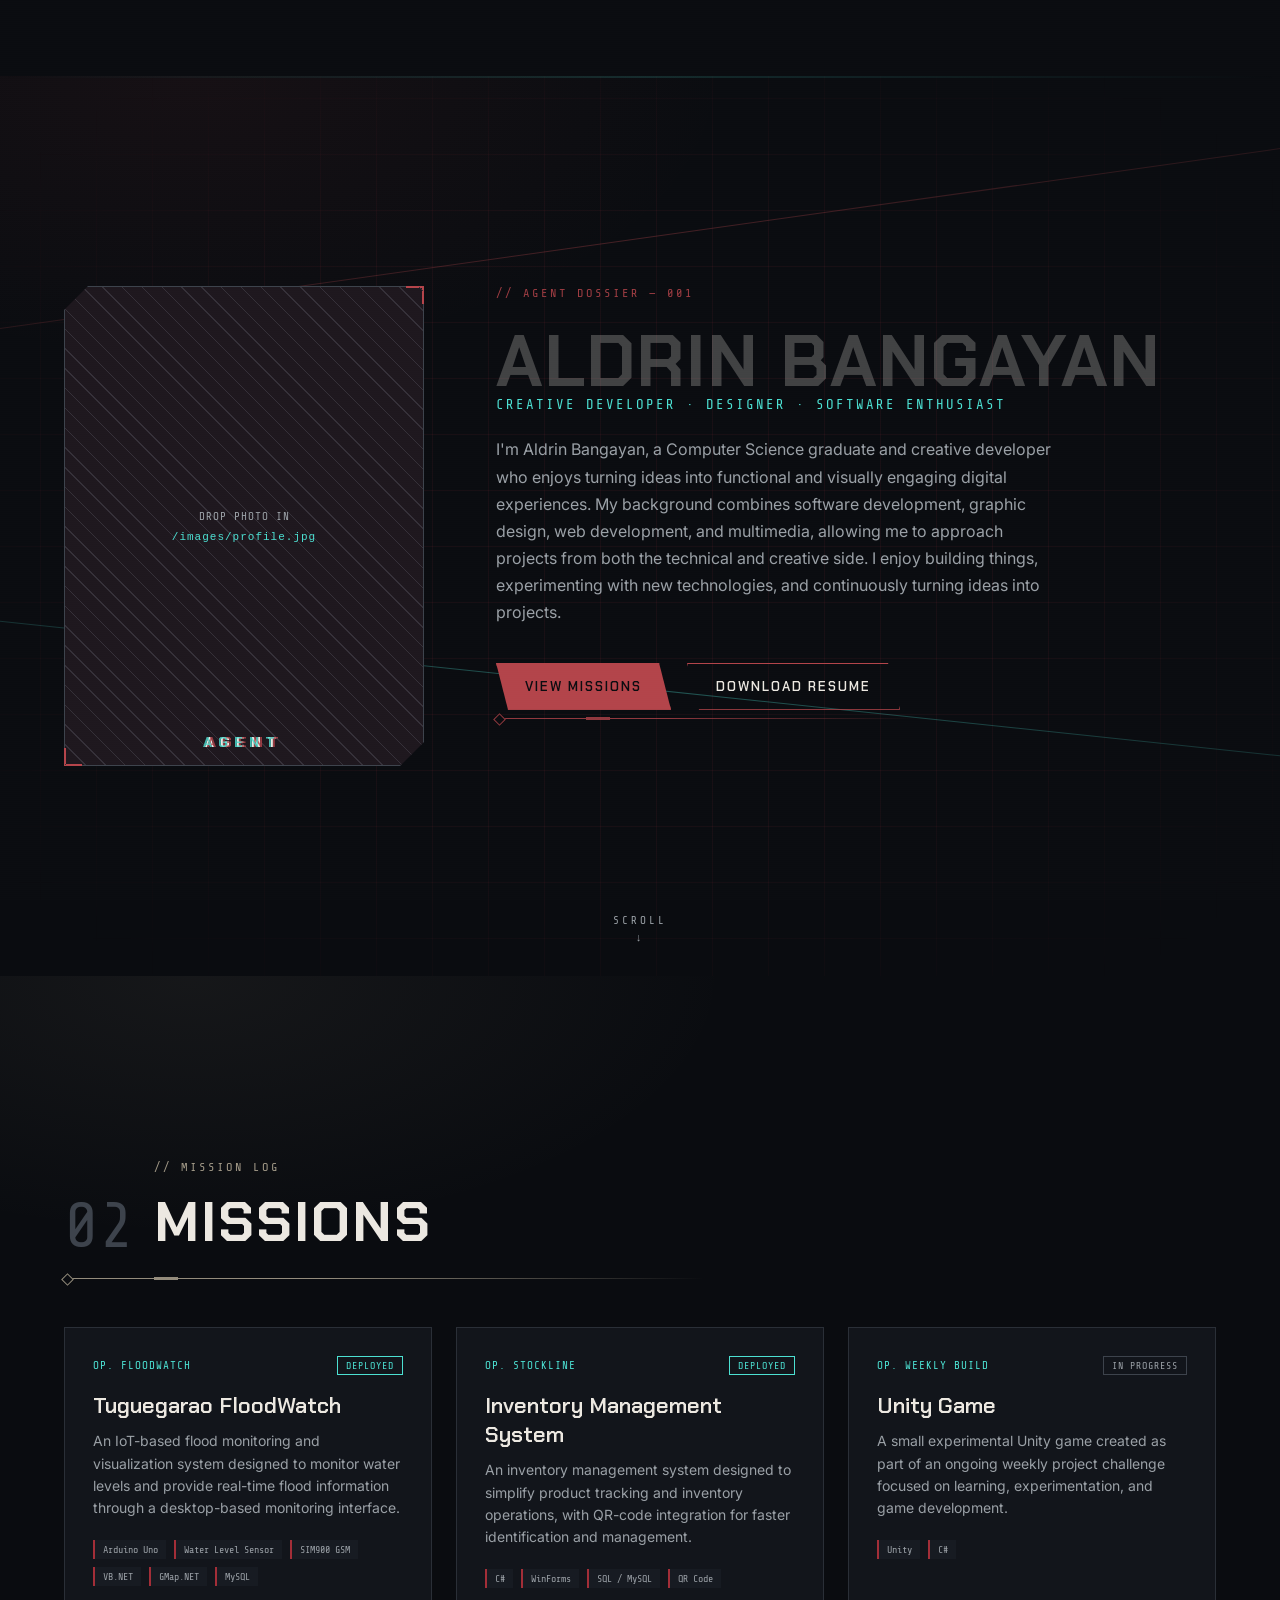
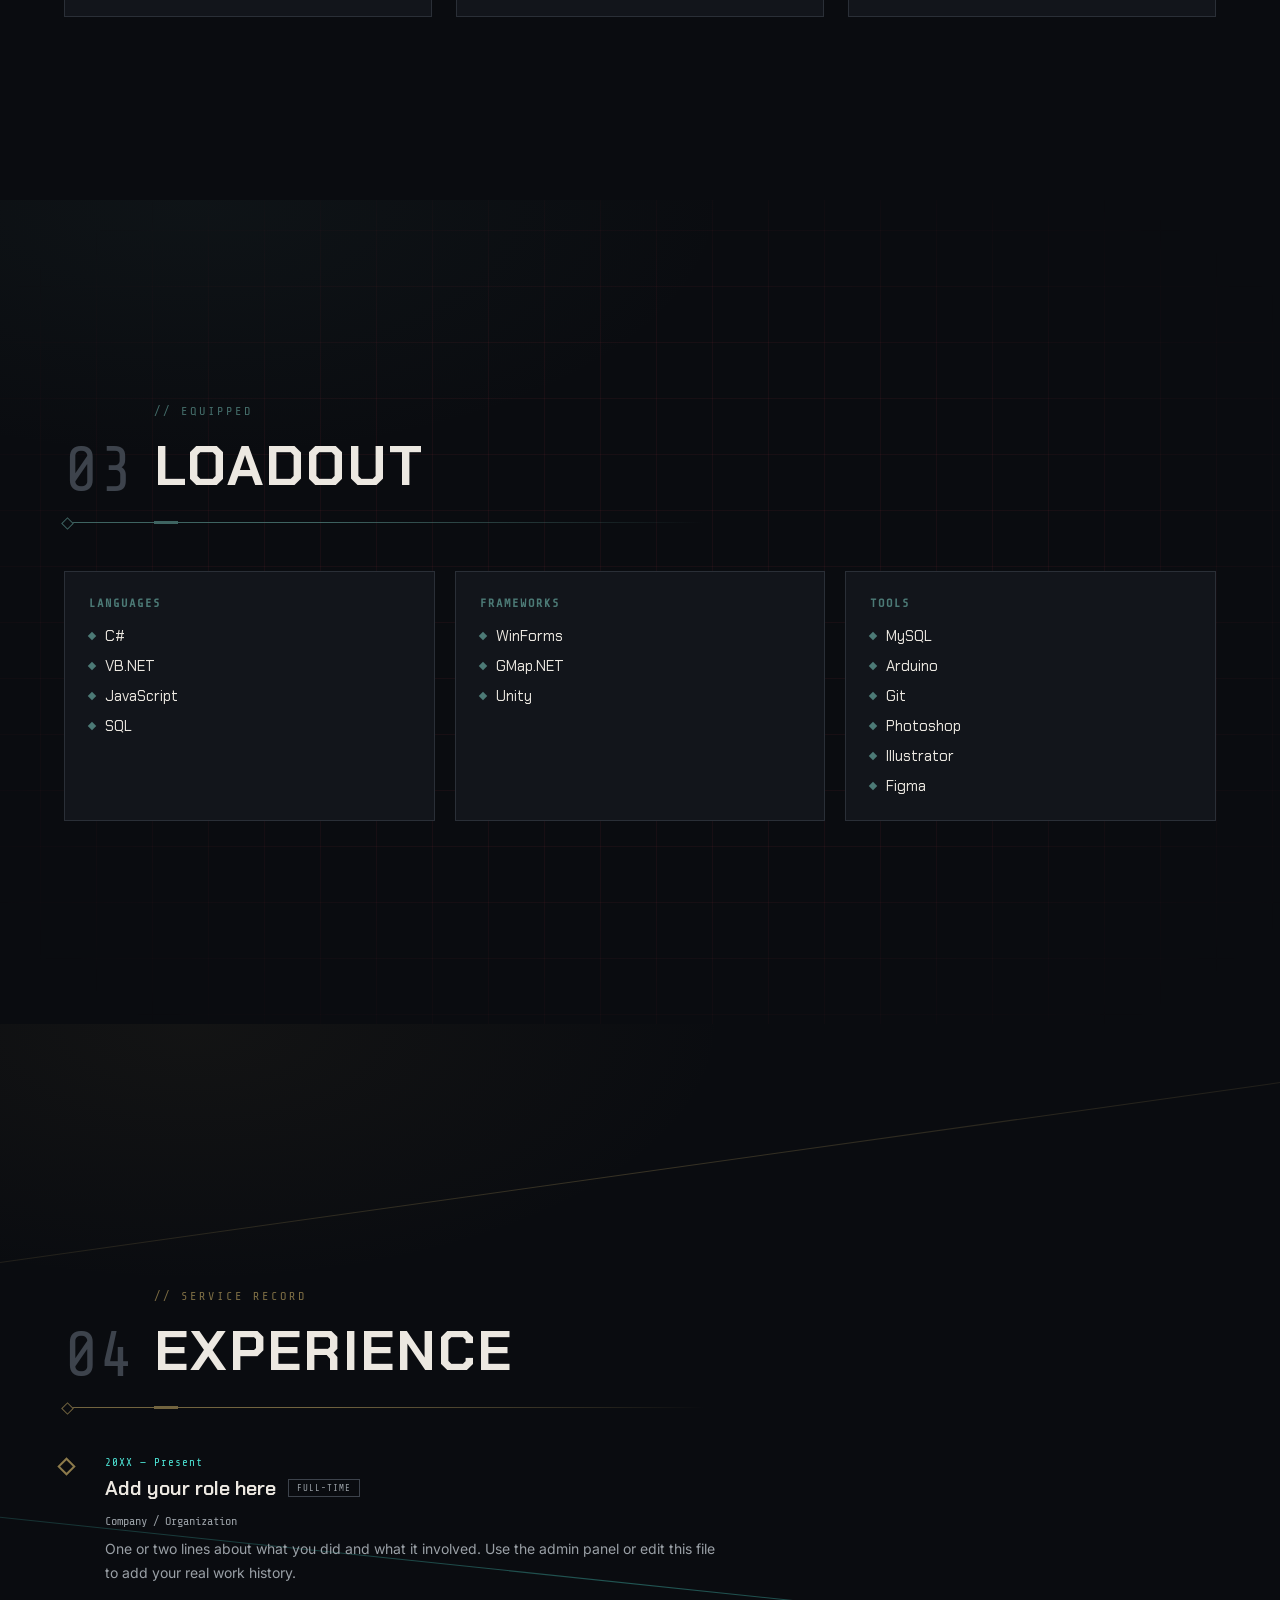
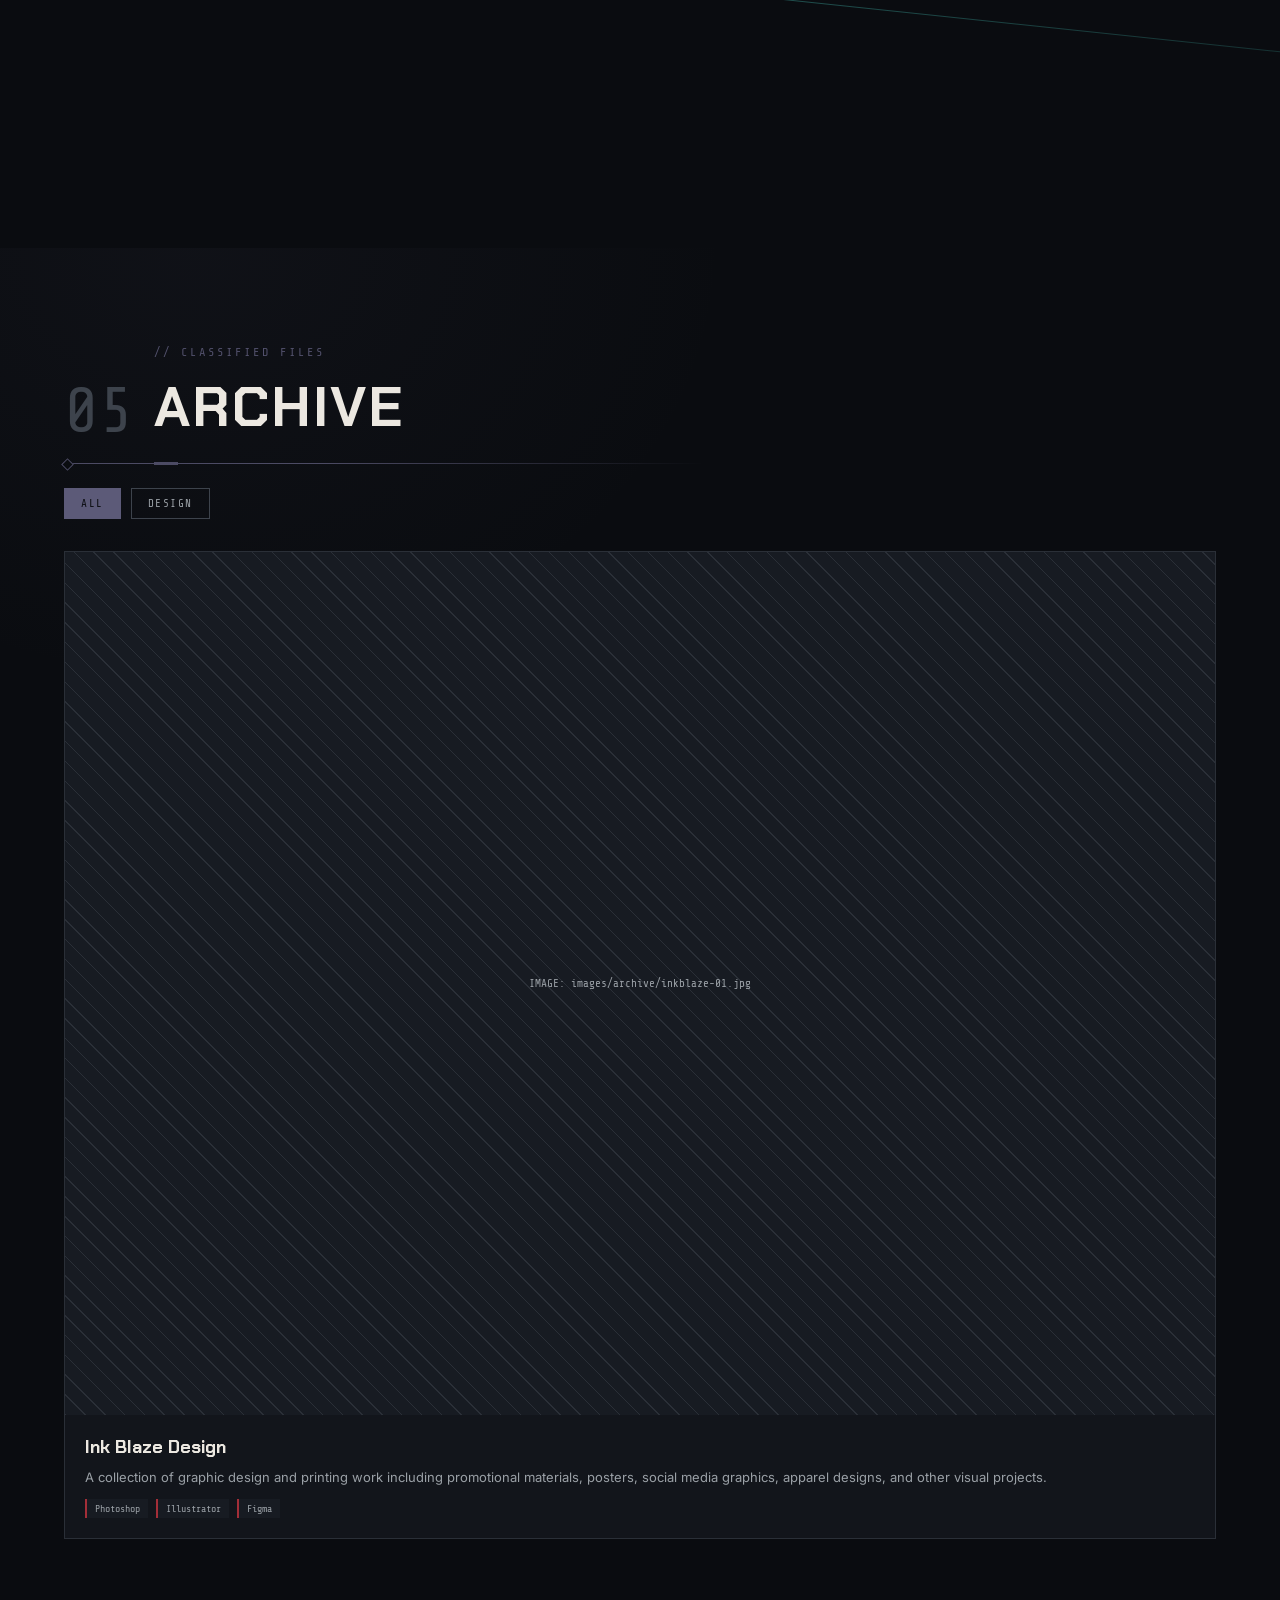
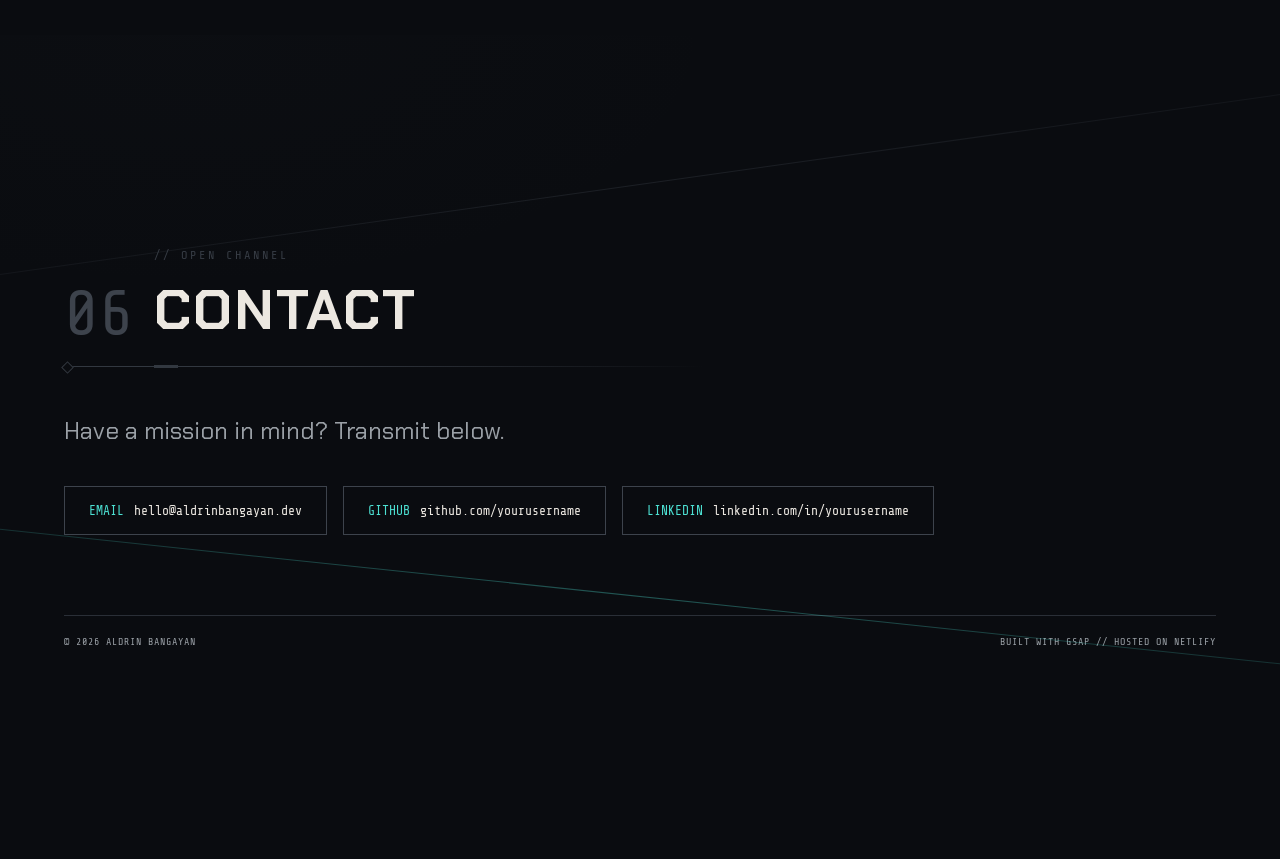
==== index.html @ 4ac29911 "Initial portfolio" ====
<!DOCTYPE html>
<html lang="en">
<head>
<meta charset="UTF-8" />
<meta name="viewport" content="width=device-width, initial-scale=1.0" />
<title>Aldrin Bangayan — Creative Developer</title>
<meta name="description" content="Aldrin Bangayan — Creative Developer, Designer, Software Enthusiast." />
<link rel="preconnect" href="https://fonts.googleapis.com">
<link rel="preconnect" href="https://fonts.gstatic.com" crossorigin>
<link href="https://fonts.googleapis.com/css2?family=Chakra+Petch:wght@400;500;600;700&family=Share+Tech+Mono&family=Inter:wght@400;500;600&display=swap" rel="stylesheet">
<link rel="stylesheet" href="css/style.css">
</head>
<body>

<!-- SCANLINE / NOISE OVERLAY -->
<div class="crt-overlay" aria-hidden="true"></div>
<div class="scanline" aria-hidden="true"></div>

<!-- BOOT SEQUENCE -->
<div id="boot-screen">
  <div class="boot-text">
    <span class="boot-line">INITIALIZING AGENT PROFILE<span class="dots"></span></span>
  </div>
  <div class="boot-bar"><div class="boot-bar-fill"></div></div>
</div>

<!-- SIDE NAV : TACTICAL HUD -->
<nav class="hud-nav" id="hud-nav">
  <div class="hud-nav-brand">
    <span class="hud-tag">AGENT_BANGAYAN //</span>
  </div>
  <ul>
    <li><a href="#profile" data-section="profile"><span class="hud-index">01</span><span class="hud-label">PROFILE</span></a></li>
    <li><a href="#missions" data-section="missions"><span class="hud-index">02</span><span class="hud-label">MISSIONS</span></a></li>
    <li><a href="#loadout" data-section="loadout"><span class="hud-index">03</span><span class="hud-label">LOADOUT</span></a></li>
    <li><a href="#experience" data-section="experience"><span class="hud-index">04</span><span class="hud-label">EXPERIENCE</span></a></li>
    <li><a href="#archive" data-section="archive"><span class="hud-index">05</span><span class="hud-label">ARCHIVE</span></a></li>
    <li><a href="#contact" data-section="contact"><span class="hud-index">06</span><span class="hud-label">CONTACT</span></a></li>
  </ul>
  <div class="hud-nav-status">
    <span class="hud-tag">STATUS: <span class="hud-online">ONLINE</span></span>
  </div>
</nav>

<div class="reticle" id="reticle" aria-hidden="true">
  <svg viewBox="0 0 40 40"><path d="M4 4 L4 12 M4 4 L12 4 M36 4 L36 12 M36 4 L28 4 M4 36 L4 28 M4 36 L12 36 M36 36 L36 28 M36 36 L28 36" /></svg>
</div>

<main>

  <!-- ============ PROFILE / AGENT SELECT ============ -->
  <section id="profile" class="section profile-section">
    <div class="parallax-grid" data-speed="0.15"></div>
    <div class="parallax-lines" data-speed="0.3"></div>

    <div class="profile-inner">
      <div class="agent-card">
        <div class="agent-frame">
          <div class="agent-corner tl"></div>
          <div class="agent-corner tr"></div>
          <div class="agent-corner bl"></div>
          <div class="agent-corner br"></div>
          <div class="agent-photo" id="agent-photo">
            <img src="images/profile.jpg" alt="Aldrin Bangayan" onerror="this.style.display='none'; this.parentElement.classList.add('no-photo')">
            <div class="agent-photo-placeholder">
              <span>DROP PHOTO IN</span>
              <code>/images/profile.jpg</code>
            </div>
          </div>
          <div class="agent-label">
            <span class="glitch" data-text="AGENT">AGENT</span>
          </div>
        </div>
      </div>

      <div class="agent-info">
        <span class="eyebrow">// AGENT DOSSIER — 001</span>
        <h1 class="agent-name glitch-text" id="agent-name">ALDRIN BANGAYAN</h1>
        <p class="agent-role" id="agent-role">CREATIVE DEVELOPER · DESIGNER · SOFTWARE ENTHUSIAST</p>
        <p class="agent-bio" id="agent-bio">
          I'm Aldrin Bangayan, a Computer Science graduate and creative developer who enjoys turning ideas into functional and visually engaging digital experiences. My background combines software development, graphic design, web development, and multimedia, allowing me to approach projects from both the technical and creative side.
        </p>
        <div class="agent-actions">
          <a href="#missions" class="btn btn-primary">VIEW MISSIONS</a>
          <a href="resume.pdf" class="btn btn-outline" id="resume-link">DOWNLOAD RESUME</a>
        </div>
        <div class="tactical-rule profile-rule"></div>
      </div>
    </div>
    <div class="scroll-cue">SCROLL <span>↓</span></div>
  </section>

  <!-- ============ MISSIONS / PROJECTS ============ -->
  <section id="missions" class="section missions-section">
    <div class="section-head">
      <span class="hud-index-big">02</span>
      <div>
        <span class="eyebrow">// MISSION LOG</span>
        <h2>MISSIONS</h2>
      </div>
    </div>
    <div class="tactical-rule"></div>
    <div class="missions-grid" id="missions-grid"><!-- injected --></div>
  </section>

  <!-- ============ LOADOUT / SKILLS ============ -->
  <section id="loadout" class="section loadout-section">
    <div class="parallax-grid" data-speed="0.1"></div>
    <div class="section-head">
      <span class="hud-index-big">03</span>
      <div>
        <span class="eyebrow">// EQUIPPED</span>
        <h2>LOADOUT</h2>
      </div>
    </div>
    <div class="tactical-rule"></div>
    <div class="loadout-grid" id="loadout-grid"><!-- injected --></div>
  </section>

  <!-- ============ EXPERIENCE / SERVICE RECORD ============ -->
  <section id="experience" class="section experience-section">
    <div class="parallax-lines" data-speed="0.2"></div>
    <div class="section-head">
      <span class="hud-index-big">04</span>
      <div>
        <span class="eyebrow">// SERVICE RECORD</span>
        <h2>EXPERIENCE</h2>
      </div>
    </div>
    <div class="tactical-rule"></div>
    <div class="timeline" id="experience-timeline"><!-- injected --></div>
  </section>

  <!-- ============ ARCHIVE / CREATIVE WORK ============ -->
  <section id="archive" class="section archive-section">
    <div class="section-head">
      <span class="hud-index-big">05</span>
      <div>
        <span class="eyebrow">// CLASSIFIED FILES</span>
        <h2>ARCHIVE</h2>
      </div>
    </div>
    <div class="tactical-rule"></div>
    <div class="archive-filters" id="archive-filters"><!-- injected --></div>
    <div class="archive-grid" id="archive-grid"><!-- injected --></div>
  </section>

  <!-- ============ CONTACT ============ -->
  <section id="contact" class="section contact-section">
    <div class="parallax-lines" data-speed="0.25"></div>
    <div class="section-head">
      <span class="hud-index-big">06</span>
      <div>
        <span class="eyebrow">// OPEN CHANNEL</span>
        <h2>CONTACT</h2>
      </div>
    </div>
    <div class="tactical-rule"></div>
    <div class="contact-inner">
      <p class="contact-lede">Have a mission in mind? Transmit below.</p>
      <div class="contact-links" id="contact-links"><!-- injected --></div>
    </div>
    <footer>
      <span>© <span id="year"></span> ALDRIN BANGAYAN</span>
      <span>BUILT WITH GSAP // HOSTED ON NETLIFY</span>
    </footer>
  </section>

</main>

<script src="https://cdnjs.cloudflare.com/ajax/libs/gsap/3.12.5/gsap.min.js"></script>
<script src="https://cdnjs.cloudflare.com/ajax/libs/gsap/3.12.5/ScrollTrigger.min.js"></script>
<script src="js/main.js"></script>
</body>
</html>
---- css/style.css ----
/* ============================================
   TOKENS
   ============================================ */
:root {
  --bg-void: #0A0C10;
  --bg-panel: #12151B;
  --bg-panel-raised: #171B22;
  --red: #FF4655;
  --red-dim: #A32E38;
  --white: #ECE8E1;
  --white-dim: #9AA0A6;
  --cyan: #4CE0D2;
  --steel: #2A2F37;
  --steel-light: #3D434C;

  /* Default / brand accent (Profile) */
  --accent: #B3444A;

  --font-display: 'Chakra Petch', sans-serif;
  --font-body: 'Inter', sans-serif;
  --font-mono: 'Share Tech Mono', monospace;

  --nav-h: 76px;
}

/* Matte, desaturated per-section accents — each tactical enough to blend
   into the dark theme rather than pop out of it. Contact stays neutral/dark. */
.profile-section    { --accent: #B3444A; } /* matte red — brand */
.missions-section    { --accent: #B7AD98; } /* dirty white / sand */
.loadout-section    { --accent: #4C7A76; } /* matte teal */
.experience-section { --accent: #8C7A4B; } /* matte olive / amber */
.archive-section    { --accent: #5C5A78; } /* matte slate violet */
.contact-section    { --accent: #3D434C; } /* neutral steel — kept dark, no color pop */

* { margin: 0; padding: 0; box-sizing: border-box; }

html { scroll-behavior: smooth; }

body {
  background: var(--bg-void);
  color: var(--white);
  font-family: var(--font-body);
  overflow-x: hidden;
  cursor: default;
}

::selection { background: var(--red); color: var(--bg-void); }

a { color: inherit; text-decoration: none; }

img { max-width: 100%; display: block; }

/* ============================================
   ATMOSPHERE: scanlines / crt / grid
   ============================================ */
.crt-overlay {
  position: fixed; inset: 0; z-index: 500; pointer-events: none;
  background:
    repeating-linear-gradient(0deg, rgba(255,255,255,0.02) 0px, transparent 1px, transparent 2px);
  mix-blend-mode: overlay;
}

.scanline {
  position: fixed; left: 0; right: 0; height: 2px; z-index: 501; pointer-events: none;
  background: linear-gradient(90deg, transparent, rgba(76,224,210,0.15), transparent);
  animation: scan 7s linear infinite;
}
@keyframes scan {
  0% { top: -5%; }
  100% { top: 105%; }
}

.parallax-grid {
  position: absolute; inset: -10% -10%; z-index: 0; pointer-events: none;
  background-image:
    linear-gradient(rgba(255,70,85,0.06) 1px, transparent 1px),
    linear-gradient(90deg, rgba(255,70,85,0.06) 1px, transparent 1px);
  background-size: 56px 56px;
  mask-image: radial-gradient(ellipse at center, black 40%, transparent 75%);
}

.parallax-lines {
  position: absolute; inset: 0; z-index: 0; pointer-events: none; overflow: hidden;
}
.parallax-lines::before, .parallax-lines::after {
  content: ""; position: absolute; width: 200%; height: 1px;
  background: linear-gradient(90deg, transparent, var(--red-dim), transparent);
  opacity: 0.35;
}
.parallax-lines::before { top: 18%; left: -50%; transform: rotate(-8deg); background: linear-gradient(90deg, transparent, var(--accent), transparent); }
.parallax-lines::after { top: 68%; left: -50%; transform: rotate(6deg); background: linear-gradient(90deg, transparent, var(--cyan), transparent); }

/* Faint per-section color wash so each section reads distinctly without leaving the matte/dark palette */
.section::before {
  content: ""; position: absolute; inset: 0; z-index: 0; pointer-events: none;
  background: radial-gradient(ellipse 60% 45% at 15% 0%, var(--accent), transparent 70%);
  opacity: 0.07;
}
.contact-section::before { opacity: 0.03; }

/* ============================================
   BOOT SCREEN
   ============================================ */
#boot-screen {
  position: fixed; inset: 0; z-index: 1000; background: var(--bg-void);
  display: flex; flex-direction: column; align-items: center; justify-content: center; gap: 20px;
}
.boot-text { font-family: var(--font-mono); color: var(--cyan); letter-spacing: 3px; font-size: 13px; }
.dots::after { content: ''; animation: dots 1.2s steps(4,end) infinite; }
@keyframes dots { 0%,20%{content:'';} 40%{content:'.';} 60%{content:'..';} 80%,100%{content:'...';} }
.boot-bar { width: 240px; height: 2px; background: var(--steel); overflow: hidden; }
.boot-bar-fill { width: 0%; height: 100%; background: var(--red); }

/* ============================================
   HUD NAV
   ============================================ */
.hud-nav {
  position: fixed; top: 0; left: 0; right: 0; height: var(--nav-h); z-index: 200;
  background: rgba(10,12,16,0.88); backdrop-filter: blur(8px);
  border-bottom: 1px solid var(--steel);
  display: flex; align-items: center; justify-content: space-between;
  padding: 0 32px;
}
.hud-nav-brand, .hud-nav-status { font-family: var(--font-mono); font-size: 10px; letter-spacing: 2px; color: var(--white-dim); white-space: nowrap; }
.hud-online { color: var(--cyan); }
.hud-nav ul { list-style: none; display: flex; gap: 36px; }
.hud-nav a {
  display: flex; align-items: center; gap: 8px;
  opacity: 0.45; transition: opacity 0.3s, color 0.3s;
}
.hud-nav a:hover, .hud-nav a.active { opacity: 1; color: var(--accent); }
.hud-index { font-family: var(--font-mono); font-size: 10px; color: var(--cyan); }
.hud-label { font-family: var(--font-display); font-weight: 600; letter-spacing: 3px; font-size: 12px; }

.reticle {
  position: fixed; z-index: 199; width: 40px; height: 40px; pointer-events: none;
  transform: translate(-50%, -50%); opacity: 0; transition: opacity 0.3s, top 0.4s ease, left 0.4s ease;
}
.reticle svg { width: 100%; height: 100%; }
.reticle path { fill: none; stroke: var(--cyan); stroke-width: 1.5; }

/* ============================================
   LAYOUT
   ============================================ */
main { margin-top: var(--nav-h); }
.section { position: relative; padding: 96px 64px; min-height: calc(100vh - var(--nav-h)); display: flex; flex-direction: column; justify-content: center; overflow: hidden; }

.eyebrow { font-family: var(--font-mono); font-size: 12px; letter-spacing: 3px; color: var(--accent); display: block; margin-bottom: 12px; }

h2 { font-family: var(--font-display); font-size: clamp(32px, 5vw, 56px); font-weight: 700; letter-spacing: 2px; }

.section-head { display: flex; align-items: flex-end; gap: 20px; margin-bottom: 20px; position: relative; z-index: 2; }
.hud-index-big { font-family: var(--font-mono); font-size: 64px; color: var(--steel-light); line-height: 1; }

/* Tactical rule: the consistent divider motif tying every section's accent color together */
.tactical-rule {
  position: relative; height: 1px; max-width: 640px;
  background: linear-gradient(90deg, var(--accent) 0%, var(--accent) 40%, transparent 100%);
  margin: 0 0 48px 0; z-index: 2; opacity: 0.8;
}
.tactical-rule::before {
  content: ''; position: absolute; left: -1px; top: -3px; width: 7px; height: 7px;
  border: 1px solid var(--accent); background: var(--bg-void); transform: rotate(45deg);
}
.tactical-rule::after {
  content: ''; position: absolute; left: 90px; top: -1px; width: 24px; height: 3px;
  background: var(--accent);
}
.profile-rule { margin-top: 8px; max-width: 420px; }

/* ============================================
   PROFILE SECTION
   ============================================ */
.profile-section { min-height: 100vh; }
.profile-inner {
  position: relative; z-index: 2; display: grid; grid-template-columns: 360px 1fr; gap: 72px; align-items: center;
}
.agent-frame {
  position: relative; aspect-ratio: 3/4; background: var(--bg-panel);
  border: 1px solid var(--steel-light);
  clip-path: polygon(0 24px, 24px 0, 100% 0, 100% calc(100% - 24px), calc(100% - 24px) 100%, 0 100%);
}
.agent-corner { position: absolute; width: 18px; height: 18px; border: 2px solid var(--accent); }
.agent-corner.tl { top: -1px; left: -1px; border-right: none; border-bottom: none; }
.agent-corner.tr { top: -1px; right: -1px; border-left: none; border-bottom: none; }
.agent-corner.bl { bottom: -1px; left: -1px; border-right: none; border-top: none; }
.agent-corner.br { bottom: -1px; right: -1px; border-left: none; border-top: none; }

.agent-photo { position: absolute; inset: 0; overflow: hidden; }
.agent-photo img { width: 100%; height: 100%; object-fit: cover; filter: grayscale(0.3) contrast(1.1); }
.agent-photo-placeholder {
  display: none; position: absolute; inset: 0; flex-direction: column; align-items: center; justify-content: center; gap: 8px;
  background:
    linear-gradient(rgba(255,70,85,0.05), rgba(255,70,85,0.05)),
    repeating-linear-gradient(45deg, var(--steel) 0, var(--steel) 1px, transparent 1px, transparent 14px);
  font-family: var(--font-mono); color: var(--white-dim); font-size: 11px; text-align: center; letter-spacing: 1px;
}
.agent-photo-placeholder code { color: var(--cyan); font-size: 11px; }
.no-photo .agent-photo-placeholder { display: flex; }

.agent-label {
  position: absolute; bottom: 14px; left: 0; right: 0; text-align: center;
  font-family: var(--font-display); font-weight: 700; letter-spacing: 6px; font-size: 14px; color: var(--white);
}

/* Glitch text effect */
.glitch { position: relative; display: inline-block; }
.glitch::before, .glitch::after {
  content: attr(data-text); position: absolute; top: 0; left: 0; width: 100%; height: 100%;
  opacity: 0.8; clip-path: inset(0 0 0 0);
}
.glitch::before { color: var(--accent); animation: glitch-1 3.2s infinite linear alternate-reverse; left: 2px; }
.glitch::after { color: var(--cyan); animation: glitch-2 2.6s infinite linear alternate-reverse; left: -2px; }
@keyframes glitch-1 {
  0%,92%,100% { clip-path: inset(0 0 90% 0); transform: translate(0,0); }
  93% { clip-path: inset(10% 0 60% 0); transform: translate(-2px,0); }
  95% { clip-path: inset(60% 0 5% 0); transform: translate(2px,0); }
  97% { clip-path: inset(30% 0 40% 0); transform: translate(-1px,0); }
}
@keyframes glitch-2 {
  0%,90%,100% { clip-path: inset(0 0 90% 0); transform: translate(0,0); }
  91% { clip-path: inset(70% 0 5% 0); transform: translate(2px,0); }
  94% { clip-path: inset(20% 0 65% 0); transform: translate(-2px,0); }
  98% { clip-path: inset(45% 0 30% 0); transform: translate(1px,0); }
}

.eyebrow { font-family: var(--font-mono); }
.agent-name { font-family: var(--font-display); font-size: clamp(40px, 6vw, 72px); font-weight: 700; letter-spacing: 1px; line-height: 1; margin-bottom: 14px; }
.agent-role { font-family: var(--font-mono); color: var(--cyan); font-size: 14px; letter-spacing: 2px; margin-bottom: 24px; }
.agent-bio { max-width: 560px; color: var(--white-dim); line-height: 1.7; margin-bottom: 36px; }

.agent-actions { display: flex; gap: 16px; }
.btn {
  font-family: var(--font-display); font-weight: 600; letter-spacing: 2px; font-size: 13px;
  padding: 14px 28px; border: 1px solid var(--accent); position: relative; transition: all 0.25s;
  clip-path: polygon(0 0, calc(100% - 12px) 0, 100% 100%, 12px 100%);
}
.btn-primary { background: var(--accent); color: var(--bg-void); }
.btn-primary:hover { background: var(--white); border-color: var(--white); }
.btn-outline { color: var(--white); }
.btn-outline:hover { background: var(--accent); }

.scroll-cue {
  position: absolute; bottom: 32px; left: 50%; transform: translateX(-50%);
  font-family: var(--font-mono); font-size: 11px; letter-spacing: 3px; color: var(--white-dim);
  display: flex; flex-direction: column; align-items: center; gap: 4px;
}
.scroll-cue span { animation: bob 1.6s ease-in-out infinite; }
@keyframes bob { 0%,100%{transform:translateY(0);} 50%{transform:translateY(6px);} }

/* ============================================
   MISSIONS
   ============================================ */
.missions-grid { display: grid; grid-template-columns: repeat(auto-fit, minmax(320px, 1fr)); gap: 24px; position: relative; z-index: 2; }
.mission-card {
  background: var(--bg-panel); border: 1px solid var(--steel); padding: 28px; position: relative;
  transition: border-color 0.3s, transform 0.3s;
}
.mission-card:hover { border-color: var(--accent); transform: translateY(-4px); }
.mission-top { display: flex; justify-content: space-between; align-items: center; margin-bottom: 16px; }
.mission-codename { font-family: var(--font-mono); font-size: 11px; color: var(--cyan); letter-spacing: 1px; }
.mission-status { font-family: var(--font-mono); font-size: 10px; padding: 3px 8px; border: 1px solid var(--steel-light); letter-spacing: 1px; color: var(--white-dim); }
.mission-status.deployed { color: var(--cyan); border-color: var(--cyan); }
.mission-title { font-family: var(--font-display); font-size: 22px; font-weight: 600; margin-bottom: 10px; }
.mission-desc { color: var(--white-dim); font-size: 14px; line-height: 1.6; margin-bottom: 20px; }
.mission-tech { display: flex; flex-wrap: wrap; gap: 8px; }
.tech-tag { font-family: var(--font-mono); font-size: 10px; padding: 4px 8px; background: var(--bg-panel-raised); color: var(--white-dim); border-left: 2px solid var(--red-dim); }

/* ============================================
   LOADOUT
   ============================================ */
.loadout-grid { display: grid; grid-template-columns: repeat(auto-fit, minmax(260px, 1fr)); gap: 20px; position: relative; z-index: 2; }
.loadout-group { border: 1px solid var(--steel); padding: 24px; background: var(--bg-panel); }
.loadout-group h3 { font-family: var(--font-mono); font-size: 12px; letter-spacing: 2px; color: var(--accent); margin-bottom: 16px; }
.loadout-group ul { list-style: none; display: flex; flex-direction: column; gap: 10px; }
.loadout-group li { font-family: var(--font-display); font-size: 15px; display: flex; align-items: center; gap: 10px; }
.loadout-group li::before { content: ''; width: 6px; height: 6px; background: var(--accent); transform: rotate(45deg); }

/* ============================================
   EXPERIENCE / TIMELINE
   ============================================ */
.timeline { position: relative; z-index: 2; display: flex; flex-direction: column; gap: 0; max-width: 760px; }
.timeline-item {
  position: relative; padding: 0 0 40px 40px; border-left: 1px solid var(--steel);
}
.timeline-item:last-child { border-left-color: transparent; padding-bottom: 0; }
.timeline-item::before {
  content: ''; position: absolute; left: -5px; top: 4px; width: 9px; height: 9px;
  background: var(--bg-void); border: 2px solid var(--accent); transform: rotate(45deg);
}
.timeline-period { font-family: var(--font-mono); font-size: 11px; color: var(--cyan); letter-spacing: 1px; display: block; margin-bottom: 6px; }
.timeline-role-row { display: flex; align-items: center; gap: 12px; flex-wrap: wrap; margin-bottom: 8px; }
.timeline-role { font-family: var(--font-display); font-size: 20px; font-weight: 600; }
.timeline-org { font-family: var(--font-mono); font-size: 12px; color: var(--white-dim); }
.timeline-type { font-family: var(--font-mono); font-size: 9px; padding: 3px 8px; border: 1px solid var(--steel-light); color: var(--white-dim); letter-spacing: 1px; }
.timeline-summary { color: var(--white-dim); font-size: 14px; line-height: 1.7; max-width: 620px; margin-top: 8px; }

.timeline-photo {
  position: relative; width: 100%; max-width: 460px; aspect-ratio: 16/8;
  margin: 14px 0 4px; overflow: hidden; border: 1px solid var(--steel);
}
.timeline-photo img {
  width: 100%; height: 100%; object-fit: cover;
  filter: grayscale(0.55) contrast(1.08) brightness(0.8) sepia(0.08);
}
.timeline-photo::after {
  content: ''; position: absolute; inset: 0;
  background:
    linear-gradient(180deg, transparent 30%, var(--bg-panel) 95%),
    linear-gradient(100deg, var(--accent) -10%, transparent 45%);
  mix-blend-mode: multiply;
  opacity: 0.7;
}
.timeline-photo::before {
  content: ''; position: absolute; top: 6px; left: 6px; width: 14px; height: 14px; z-index: 2;
  border-top: 1px solid var(--accent); border-left: 1px solid var(--accent);
}
.timeline-photo-placeholder {
  display: none; position: absolute; inset: 0; align-items: center; justify-content: center;
  font-family: var(--font-mono); font-size: 10px; letter-spacing: 1px; color: var(--white-dim);
  background: repeating-linear-gradient(45deg, var(--steel) 0, var(--steel) 1px, var(--bg-panel-raised) 1px, var(--bg-panel-raised) 14px);
}
.timeline-photo.no-photo img { display: none; }
.timeline-photo.no-photo .timeline-photo-placeholder { display: flex; }
.timeline-photo.no-photo::after { display: none; }

/* ============================================
   ARCHIVE
   ============================================ */
.archive-filters { position: relative; z-index: 2; display: flex; flex-wrap: wrap; gap: 10px; margin-bottom: 32px; margin-top: -24px; }
.filter-tab {
  font-family: var(--font-mono); font-size: 11px; letter-spacing: 1.5px; padding: 8px 16px;
  border: 1px solid var(--steel-light); color: var(--white-dim); background: transparent; cursor: pointer;
  transition: border-color 0.25s, color 0.25s, background 0.25s;
}
.filter-tab:hover { color: var(--white); border-color: var(--white-dim); }
.filter-tab.active { color: var(--bg-void); background: var(--accent); border-color: var(--accent); }

.archive-grid { display: grid; grid-template-columns: repeat(auto-fit, minmax(280px, 1fr)); gap: 24px; position: relative; z-index: 2; }
.archive-card { background: var(--bg-panel); border: 1px solid var(--steel); overflow: hidden; transition: opacity 0.3s, transform 0.3s; }
.archive-card.hidden { display: none; }
.archive-thumb { aspect-ratio: 4/3; position: relative; background: repeating-linear-gradient(45deg, var(--steel) 0, var(--steel) 1px, var(--bg-panel-raised) 1px, var(--bg-panel-raised) 14px); display: flex; align-items: center; justify-content: center; font-family: var(--font-mono); font-size: 11px; color: var(--white-dim); }
.archive-category-badge {
  position: absolute; top: 10px; left: 10px; z-index: 2; font-family: var(--font-mono); font-size: 9px;
  letter-spacing: 1px; padding: 4px 8px; background: rgba(10,12,16,0.8); border: 1px solid var(--cyan); color: var(--cyan);
}
.archive-body { padding: 20px; }
.archive-body h3 { font-family: var(--font-display); font-size: 18px; margin-bottom: 8px; }
.archive-body p { color: var(--white-dim); font-size: 13px; line-height: 1.6; margin-bottom: 12px; }

/* ============================================
   CONTACT
   ============================================ */
.contact-inner { position: relative; z-index: 2; }
.contact-lede { font-family: var(--font-display); font-size: 24px; color: var(--white-dim); margin-bottom: 40px; }
.contact-links { display: flex; flex-wrap: wrap; gap: 16px; margin-bottom: 80px; }
.contact-link { font-family: var(--font-mono); font-size: 13px; padding: 16px 24px; border: 1px solid var(--steel-light); display: flex; align-items: center; gap: 10px; transition: border-color 0.3s, color 0.3s; }
.contact-link:hover { border-color: var(--accent); color: var(--accent); }

footer { display: flex; justify-content: space-between; font-family: var(--font-mono); font-size: 10px; letter-spacing: 1px; color: var(--white-dim); border-top: 1px solid var(--steel); padding-top: 20px; }

/* ============================================
   RESPONSIVE
   ============================================ */
@media (max-width: 900px) {
  :root { --nav-h: 60px; }
  .hud-nav { padding: 0 16px; }
  .hud-nav-brand, .hud-nav-status { display: none; }
  .hud-nav ul { gap: 0; width: 100%; justify-content: space-around; }
  .hud-label { display: none; }
  .hud-index { font-size: 12px; }
  main { padding-bottom: 0; }
  .profile-inner { grid-template-columns: 1fr; text-align: center; }
  .agent-frame { max-width: 280px; margin: 0 auto; }
  .agent-actions { justify-content: center; flex-wrap: wrap; }
  .tactical-rule, .profile-rule { margin-left: auto; margin-right: auto; }
  .section { padding: 64px 24px; }
  .reticle { display: none; }
  .timeline-photo { max-width: 100%; }
  footer { flex-direction: column; gap: 8px; }
}

@media (prefers-reduced-motion: reduce) {
  * { animation: none !important; transition: none !important; }
  html { scroll-behavior: auto; }
}
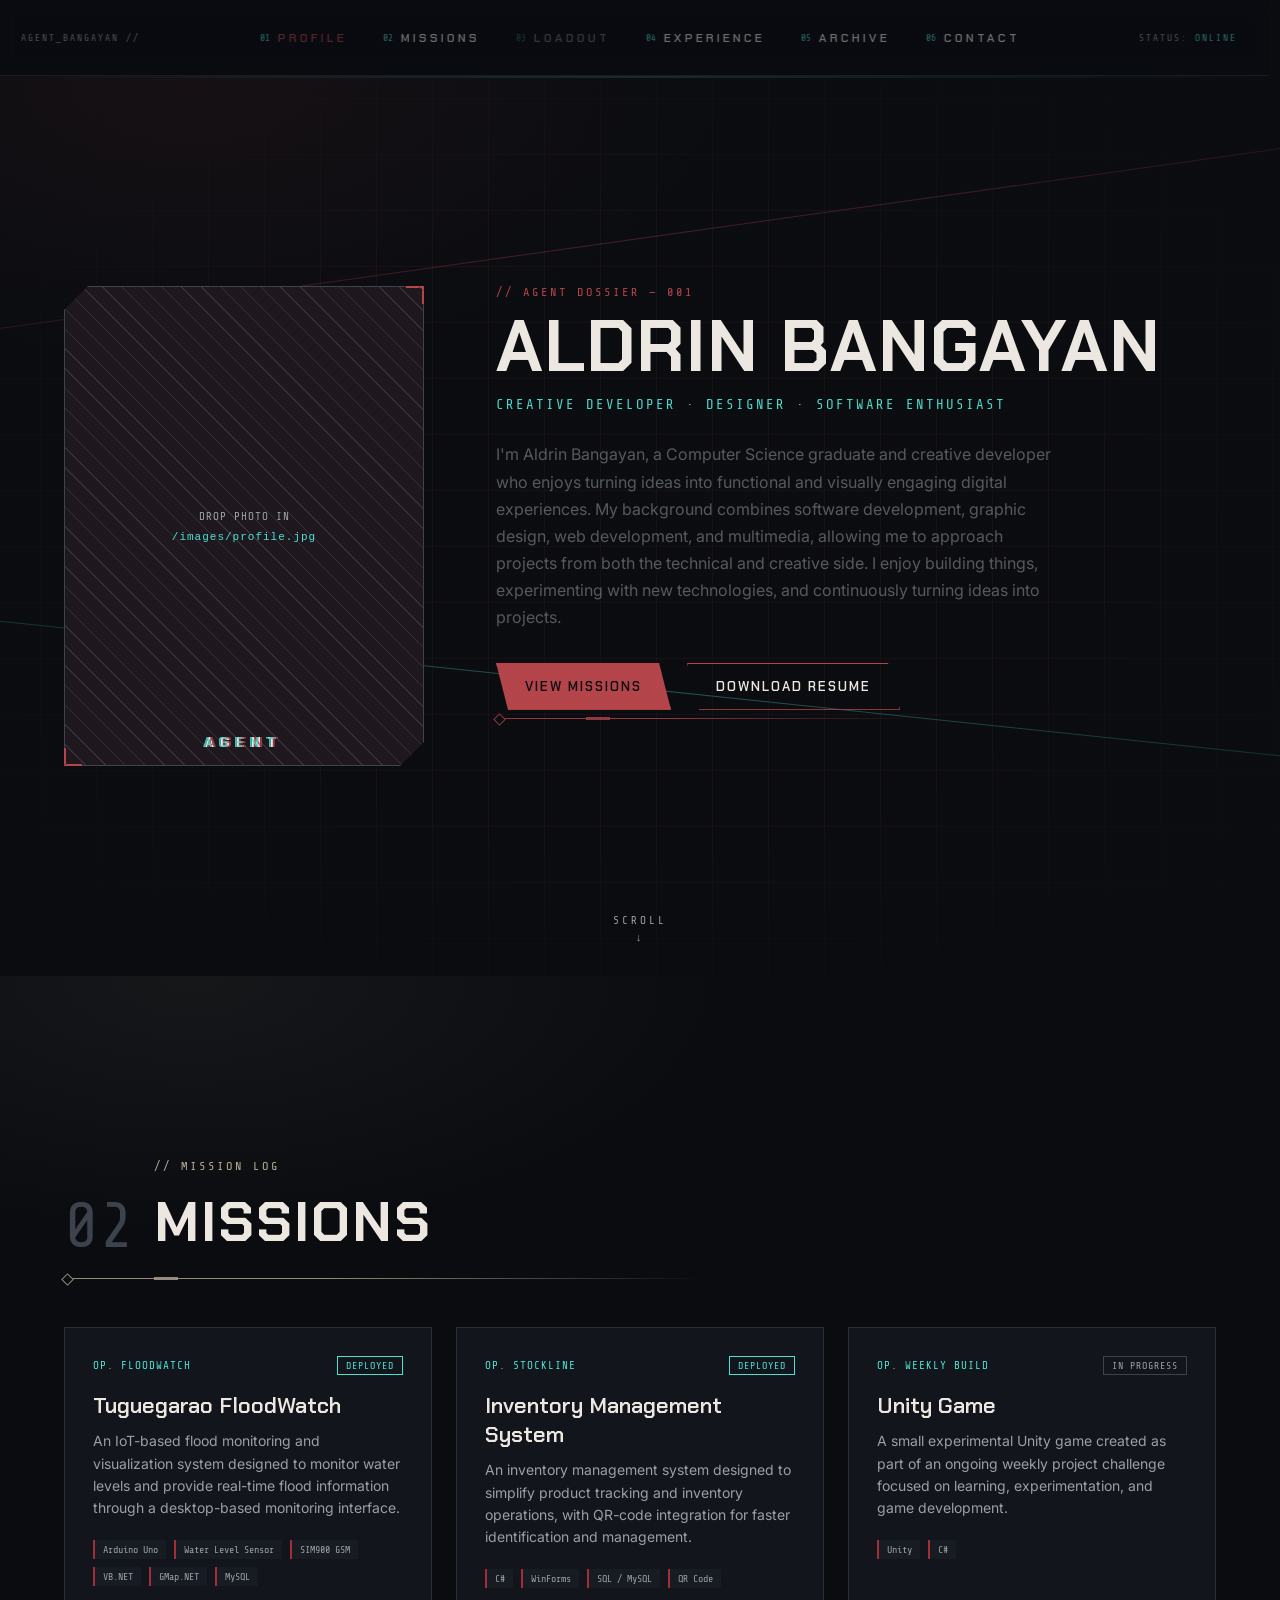
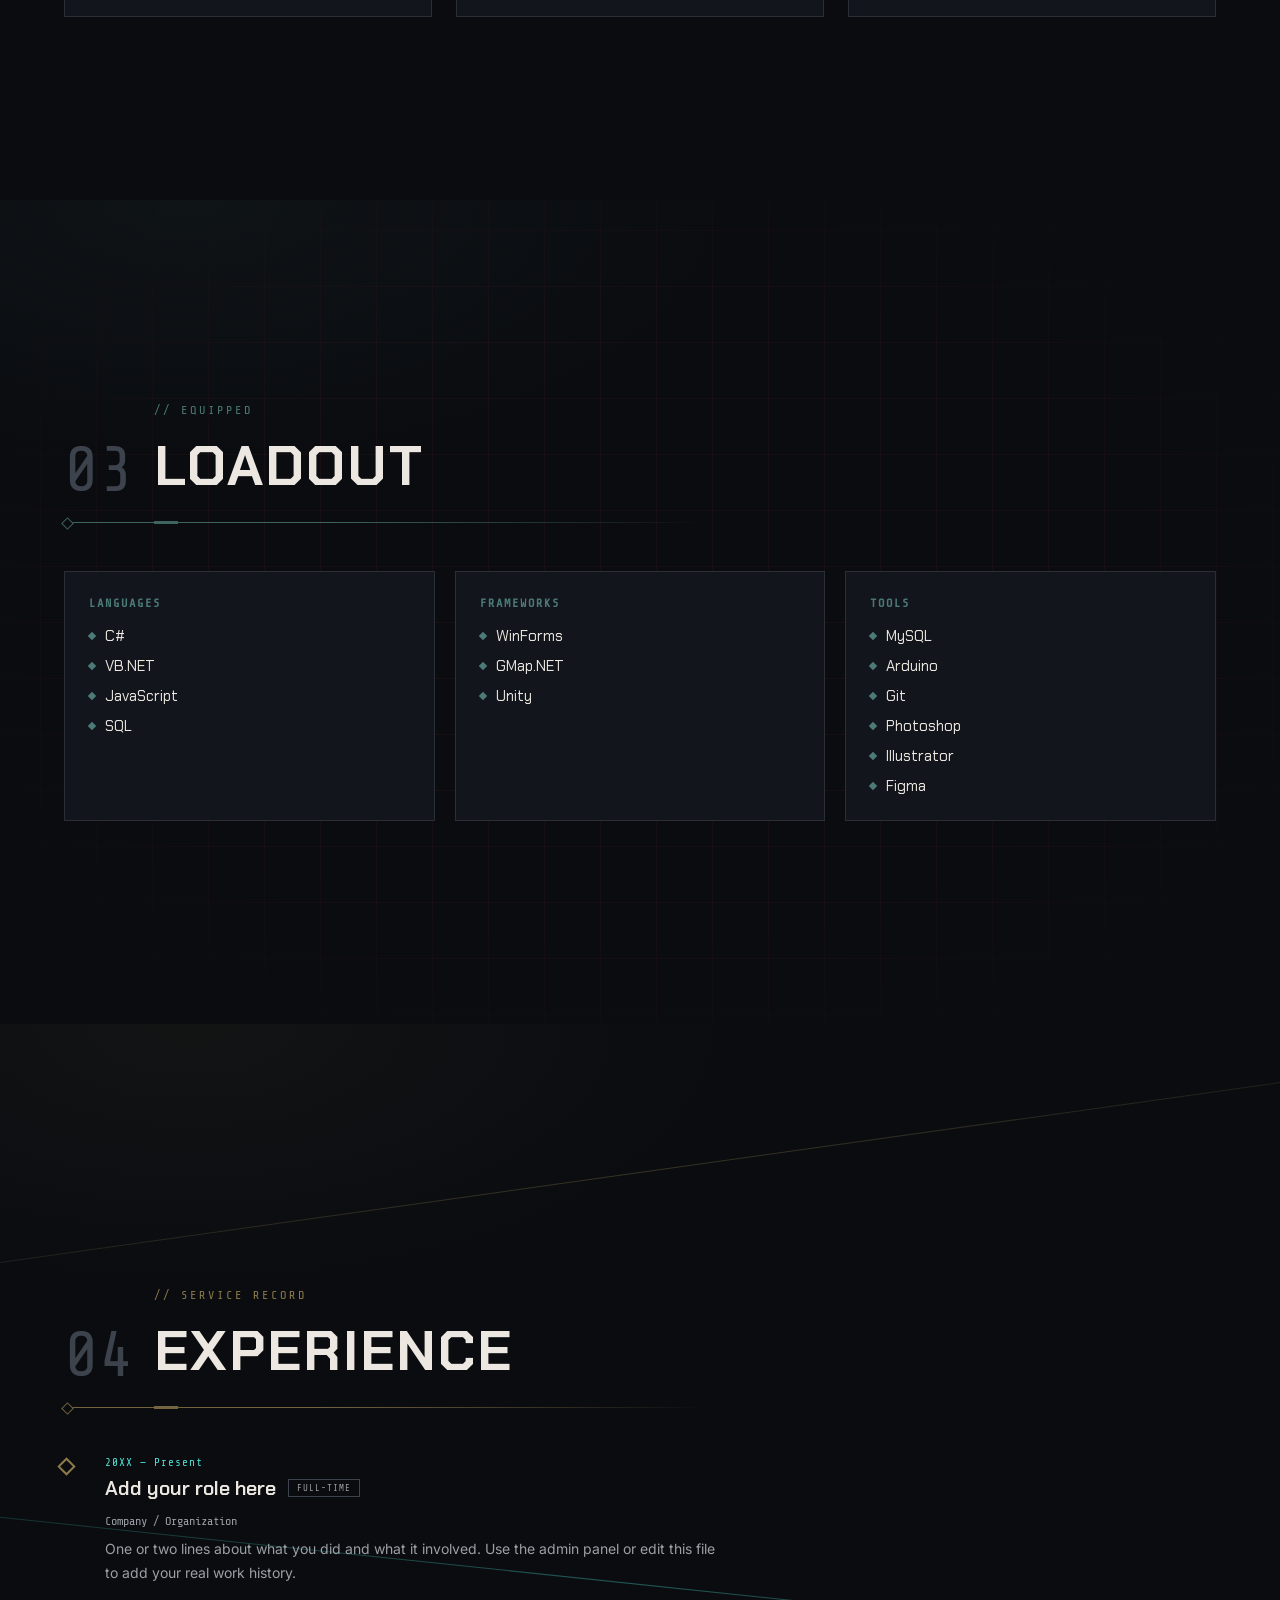
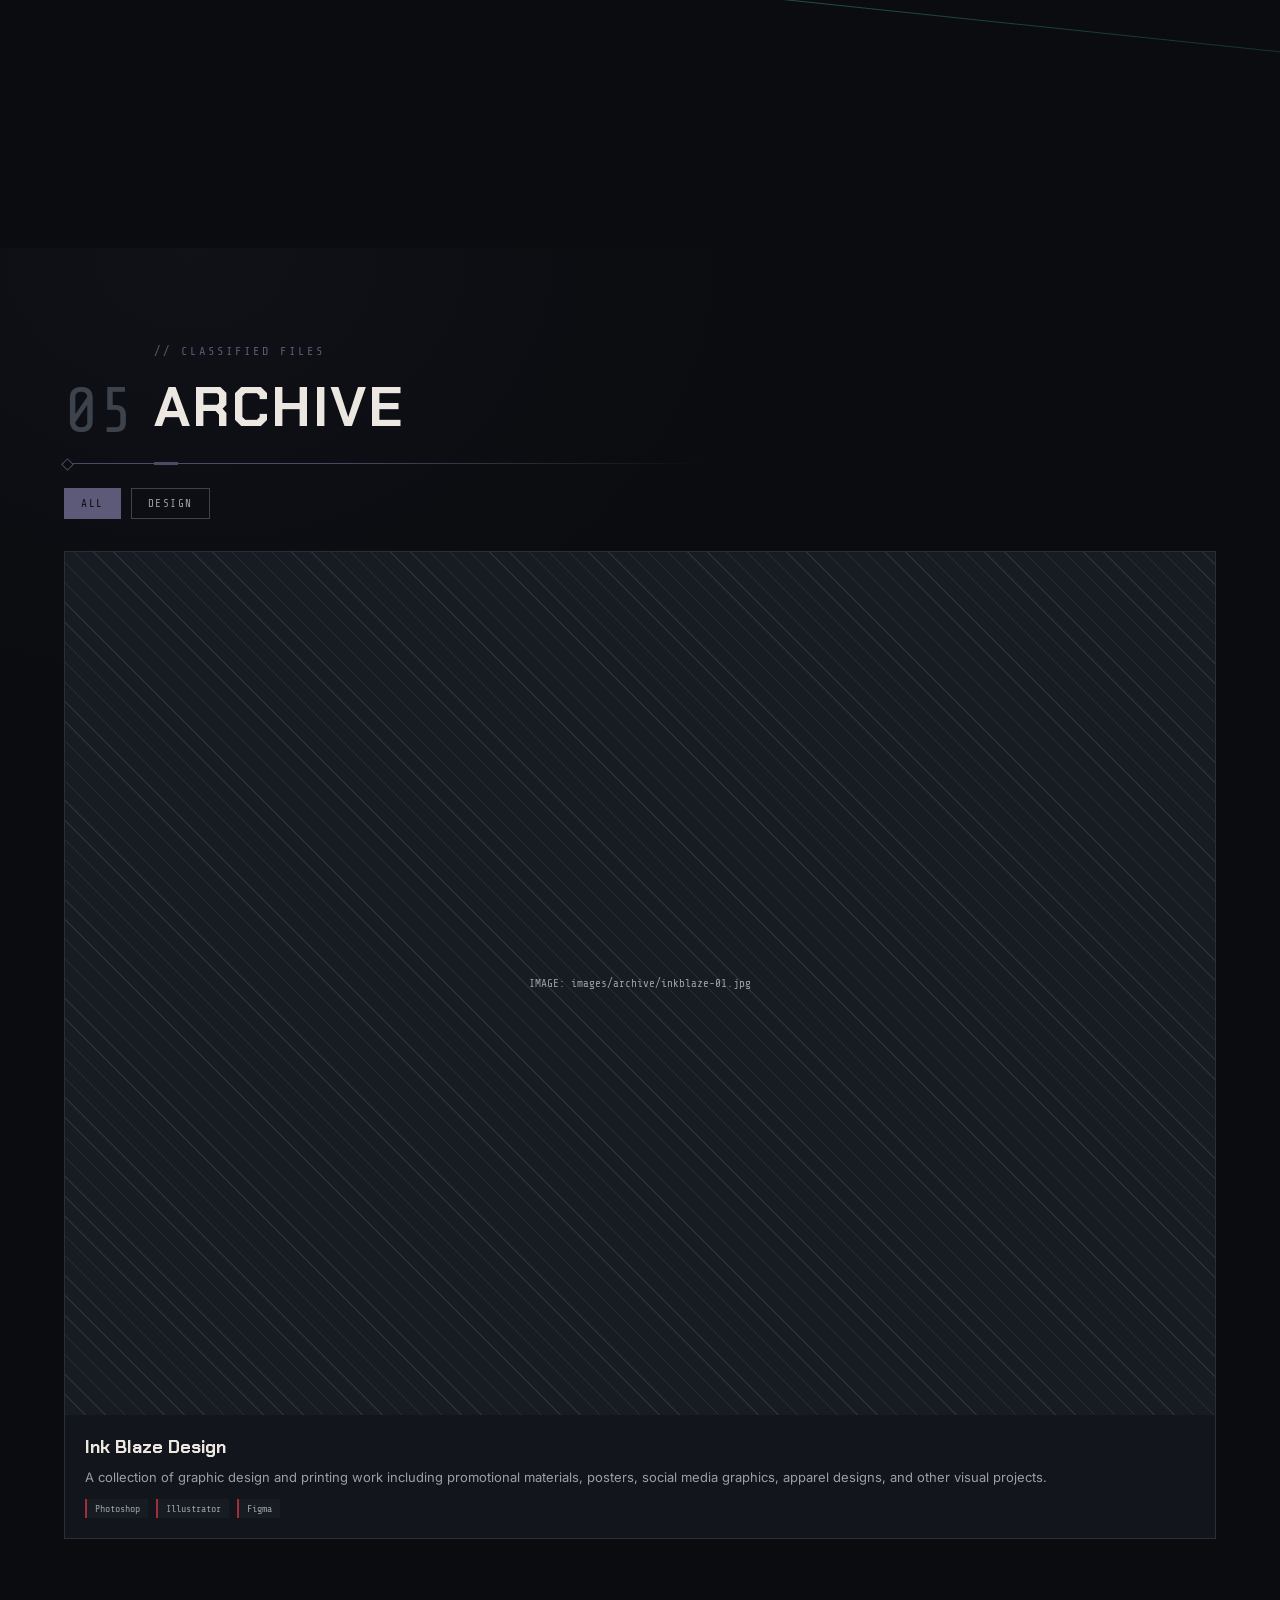
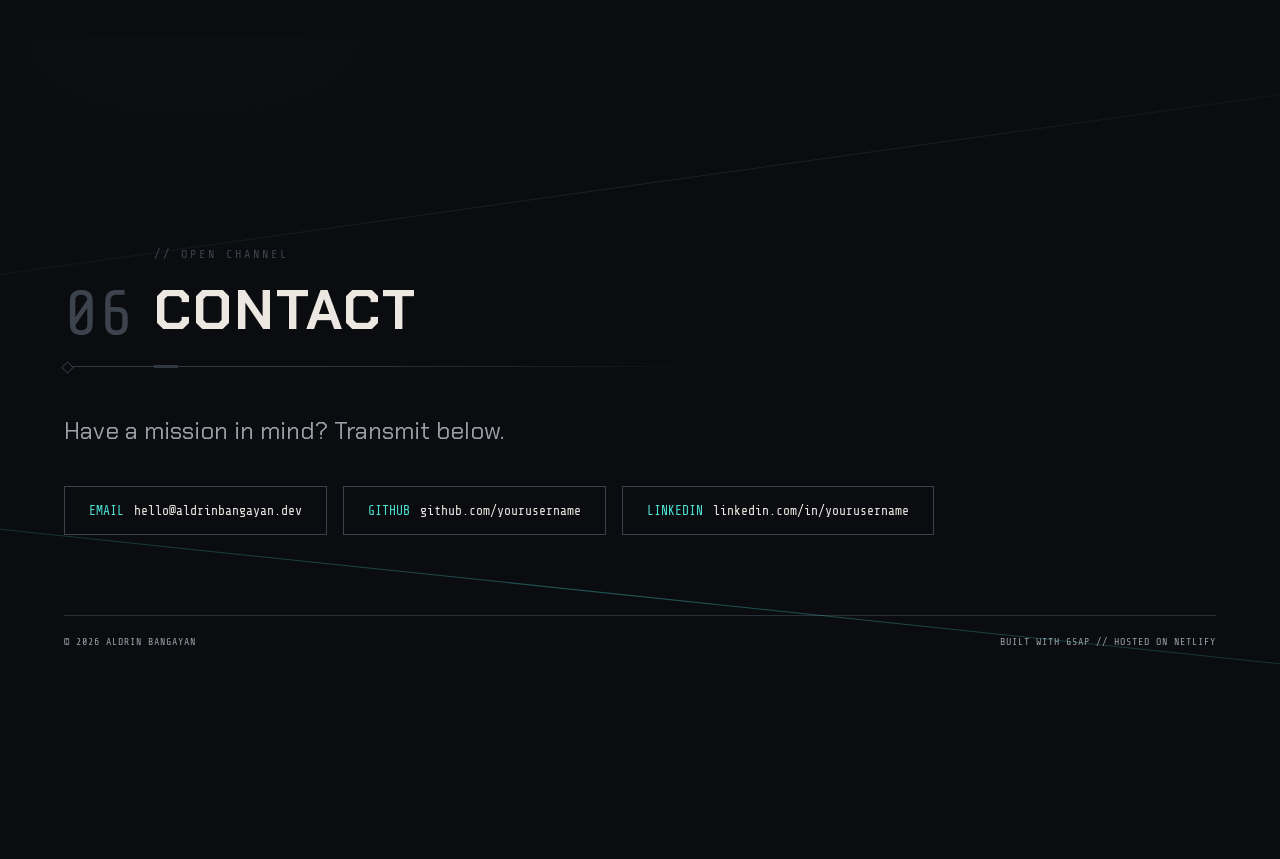
==== commit 40732625: "Handle Netlify Identity recovery redirect" ====
--- a/index.html
+++ b/index.html
@@ -11,6 +11,11 @@
 <link rel="stylesheet" href="css/style.css">
 </head>
 <body>
+<script>
+  if (window.location.hash.includes("recovery_token=")) {
+    window.location.href = "/admin/" + window.location.hash;
+  }
+</script>
 
 <!-- SCANLINE / NOISE OVERLAY -->
 <div class="crt-overlay" aria-hidden="true"></div>
